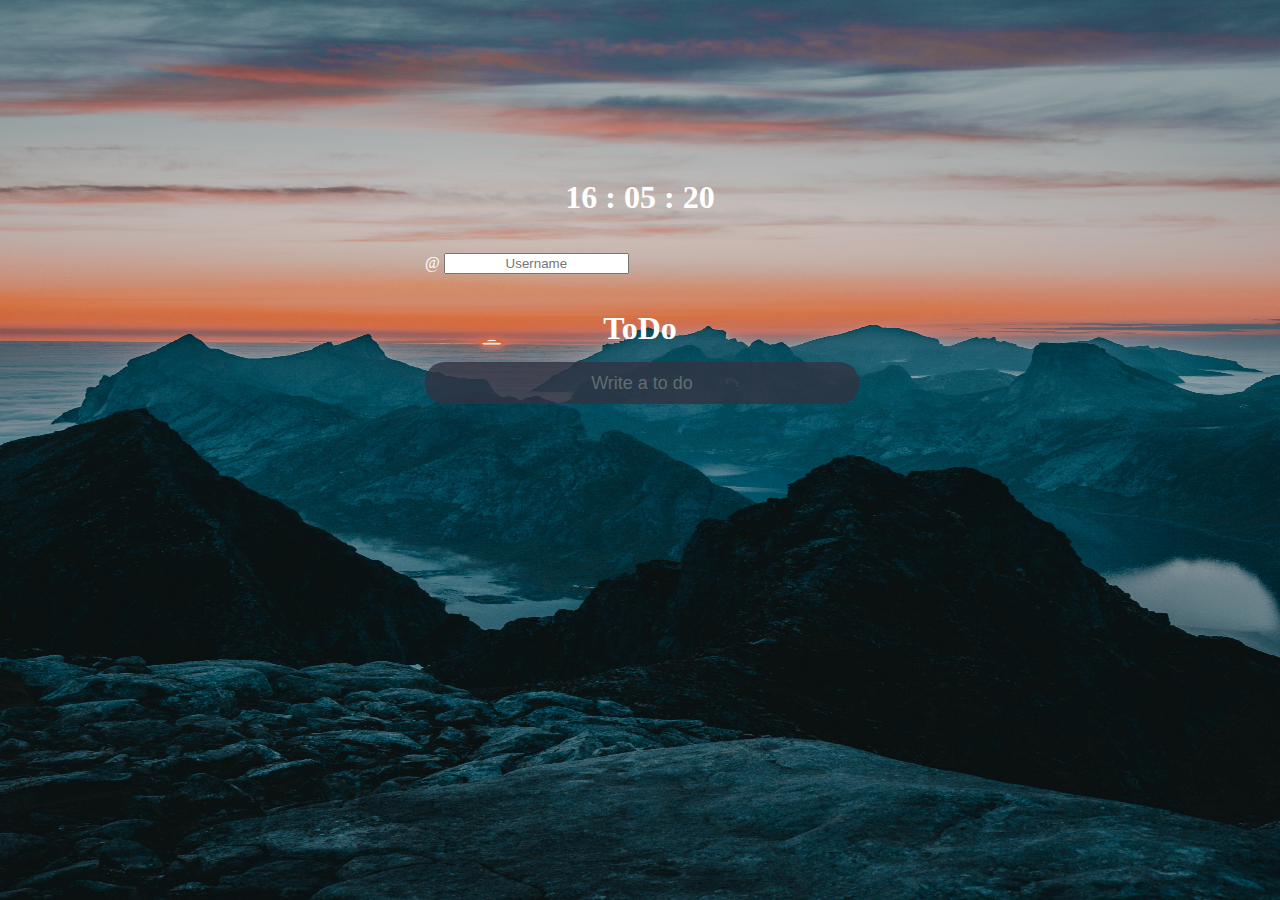
==== index.html @ f785c96c "Initial commit" ====
<!DOCTYPE html>
<html lang="en">
  <head>
    <meta charset="UTF-8" />
    <meta name="viewport" content="width=device-width, initial-scale=1.0" />
    <link rel="stylesheet" href="styles/index.css" />
    <title>Practice</title>
  </head>
  <body>
    <div class="js-clock clock">
      <h1 class="js-clock__title clock__title"></h1>
      <h1 class="js-dday"></h1>
    </div>
    <form class="js-form form">
      <div class="input-group">
        <span class="input-group-addon" id="basic-addon1">@</span>
        <input
          type="text"
          class="form-control"
          placeholder="Username"
          aria-describedby="basic-addon1"
        />
      </div>
    </form>
    <h4 class="js-greeting greeting"></h4>
    <h1 class="toDo">ToDo</h1>
    <form class="js-toDoForm toDoForm">
      <div class="toDoInput-group">
        <input type="text" placeholder="Write a to do" />
      </div>
    </form>
    <ul class="js-toDoList toDoList"></ul>
    <div class="weather">
      <span class="js-weather"></span>
    </div>
    <!--<h1>Task</h1>
    <form class="js-taskForm">
      <input type="text" placeholder="Add a Task" />
    </form>
    <h2>Pending</h2>
    <ul class="js-pendingList"></ul>
    <h2>Finished</h2>
    <ul class="js-finishedList"></ul>
    <h1>Random Number Game</h1>
    <div class="js-subtitle">
      <span class="js-subtitle__1">Generate a number between 0 and</span>
      <span class="js-subtitle__2">100</span>
    </div>
    <form class="js-rangeForm">
      <input
        type="range"
        name="maxRange"
        class="js-rangeInput"
        value="100"
        max="200"
      />
    </form>
    <form class="js-submitForm">
      <label for="num">Guess the number </label>
      <input type="number" id="num" class="js-submitInput" />
      <button type="submit">Play!</button>
    </form>
    <h3 class="js-output"></h3>
    <h3 class="js-result"></h3>-->
    <script src="greeting.js"></script>
    <!--<script src="game.js"></script>
    <script src="task.js"></script>-->
    <script src="todo.js"></script>
    <script src="index.js"></script>
    <script src="clock.js"></script>
    <script src="background.js"></script>
    <script src="weather.js"></script>
  </body>
</html>
---- styles/index.css ----
* {
  color: white;
}

body {
  background-color: #f1f1f1;
  padding-top: 150px;
}

.clock .clock__title {
  text-align: center;
}

.form {
  padding: 15px 33%;
}

.form .input-group-addon,
.form .form-control {
  text-align: center;
}

.greeting {
  padding: 0px 33% 20px 33%;
  margin-top: 10px;
  text-align: center;
  font-size: 28px;
}

.toDo {
  text-align: center;
  margin-bottom: 10px;
}

.toDoInput-group {
  margin: 10px 0px;
  padding: 5px 33%;
  height: 40px;
}

.toDoForm input {
  border: none;
  border-radius: 20px;
  width: 100%;
  height: 100%;
  text-align: center;
  font-size: 18px;
  background-color: #323241;
  opacity: 0.8;
}

.toDoList {
  display: flex;
  flex-direction: column;
  padding: 5px 40%;
}

.toDoList li {
  display: flex;
  margin-top: 10px;
  justify-content: space-between;
  align-items: center;
  font-size: 24px;
}

.toDoList li button {
  background-color: #9c9494;
  opacity: 0.8;
  font-size: 18px;
  border-radius: 10px;
  border: none;
  color: black;
}

.weather {
  position: absolute;
  left: 70px;
  top: 70px;
  text-align: center;
  font-size: 20px;
}

.btn {
  cursor: pointer;
}

.form,
.greeting {
  display: none;
}

.showing {
  display: block;
}

@keyframes fadeIn {
  from {
    opacity: 0;
  }
  to {
    opacity: 1;
  }
}

.bgImage {
  position: absolute;
  top: 0;
  left: 0;
  width: 100%;
  height: 100%;
  z-index: -1;
  animation: fadeIn 0.5s linear;
}
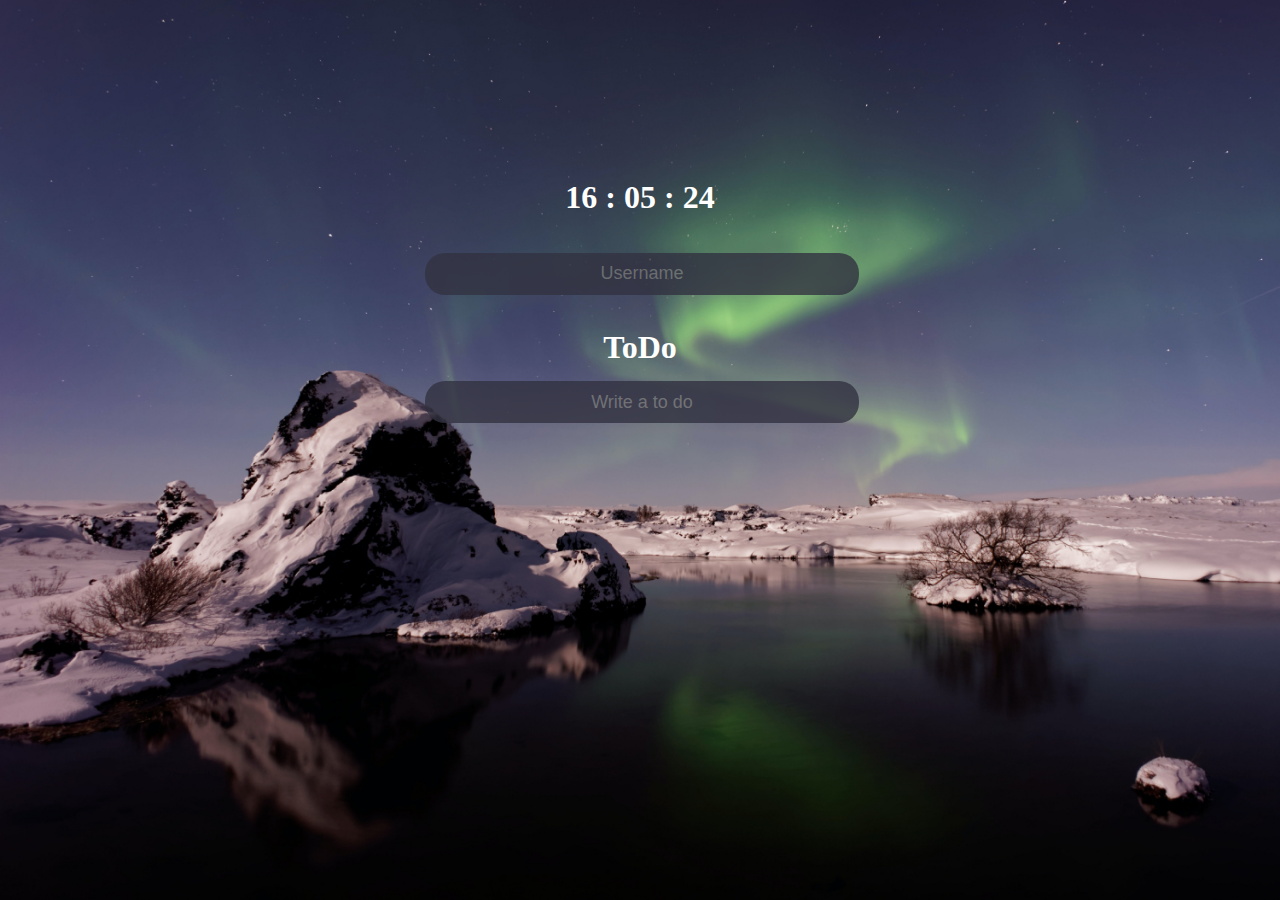
==== commit ec68d3f7: "update css" ====
--- a/index.html
+++ b/index.html
@@ -13,12 +13,11 @@
     </div>
     <form class="js-form form">
       <div class="input-group">
-        <span class="input-group-addon" id="basic-addon1">@</span>
         <input
           type="text"
           class="form-control"
           placeholder="Username"
-          aria-describedby="basic-addon1"
+          aria-describedby="basic-addon"
         />
       </div>
     </form>
--- a/styles/index.css
+++ b/styles/index.css
@@ -13,11 +13,11 @@
 
 .form {
   padding: 15px 33%;
+  height: 40px;
 }
 
-.form .input-group-addon,
-.form .form-control {
-  text-align: center;
+.form .input-group {
+  height: 40px;
 }
 
 .greeting {
@@ -38,7 +38,8 @@
   height: 40px;
 }
 
-.toDoForm input {
+.toDoForm input,
+.form input {
   border: none;
   border-radius: 20px;
   width: 100%;
